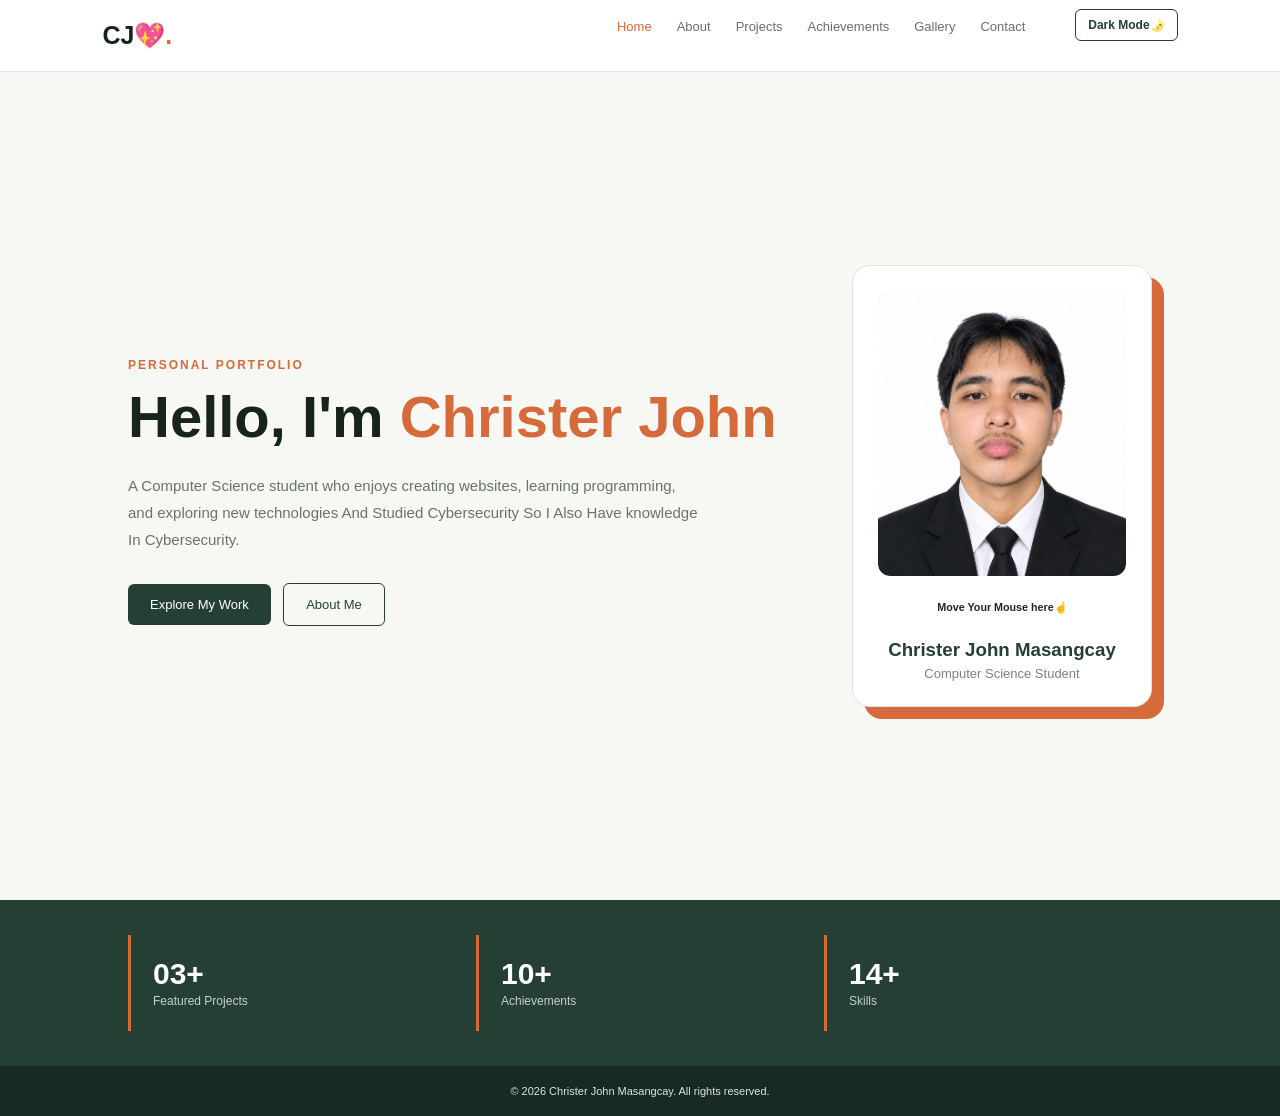
==== index.html @ fff5897e "Update index.html" ====
<!DOCTYPE html>
<html>
<head>
    <title>Christer John | Personal Portfolio</title>
    <link rel="stylesheet" href="styles.css">
</head>
<body>
<header>
    <div class="logo">CJ💖<span>.</span></div>
    <nav>
        <a href="index.html" class="active">Home</a>
        <a href="about.html">About</a>
        <a href="portfolio.html">Projects</a>
        <a href="achievements.html">Achievements</a>
        <a href="galerry.html">Gallery</a>
        <a href="contacr.html">Contact</a>
        <button id="darkModeBtn" onclick="toggleDarkMode()">
    Dark Mode🌛
</button>
    </nav>
</header>

<section class="hero">
    <div class="hero-content">
        <p class="eyebrow">PERSONAL PORTFOLIO</p>
        <h1>Hello, I'm <span>Christer John</span></h1>
        <p class="intro">A Computer Science student who enjoys creating websites, learning programming, and exploring new technologies And Studied Cybersecurity So I Also Have knowledge In Cybersecurity. </p>
        <div class="hero-buttons">
            <a href="portfolio.html" class="main-btn">Explore My Work</a>
            <a href="about.html" class="outline-btn">About Me</a>
        </div>
    </div>
    
    <div class="hero-card">
        <div class="photo-frame">
           <div class="photo-frame">
<h6>Move Your Mouse here👉</h6>
    <img src="c.jpg"
         class="profile-pic one"
         alt="Profile Picture">

    <img src="j.jpg"

         class="profile-pic two"
         alt="Profile Picture 2">

</div>
        </div>
         <h6>Move Your Mouse here☝</h6>
        <h3>Christer John Masangcay</h3>
        <p>Computer Science Student</p>
    </div>
</section>

<section class="quick-section">
    <div class="quick-card"><strong>03+</strong><span>Featured Projects</span></div>
    <div class="quick-card"><strong>10+</strong><span>Achievements</span></div>
    <div class="quick-card"><strong>14+</strong><span>Skills</span></div>
</section>

<footer>© 2026 Christer John Masangcay. All rights reserved.</footer>

<script>
    function toggleDarkMode() {
        document.body.classList.toggle("dark-mode");

        const button = document.getElementById("darkModeBtn");

        if (document.body.classList.contains("dark-mode")) {
            button.textContent = "Light Mode🌞";
        } else {
            button.textContent = "Dark Mode🌛";
        }
    }
</script>
</body>
</html>
---- styles.css ----
* {
    box-sizing: border-box;
}

body {
    margin: 0;
    font-family: Arial, Helvetica, sans-serif;
    background: #f7f7f4;
    color: #1e2723;
}

header {
    height: 72px;
    padding: 0 8%;
    display: flex;
    align-items: center;
    justify-content: space-between;
    background: #fff;
    border-bottom: 1px solid #e3e6e1;
    position: sticky;
    top: 0;
    z-index: 10;
}

.logo {
    font-size: 25px;
    font-weight: bold;
    color: #17231d;
}

.logo span,
h1 span {
    color: #d56a3a;
}

nav {
    display: flex;
    gap: 25px;
}

nav a {
    text-decoration: none;
    color: #667069;
    font-size: 13px;
    padding: 8px 0;
}

nav a:hover,
nav a.active {
    color: #d56a3a;
}



.hero {
    min-height: calc(100vh - 72px);
    padding: 70px 10%;
    display: flex;
    align-items: center;
    justify-content: space-between;
    gap: 70px;
    background: #f7f7f4;
}

.hero-content {
    max-width: 650px;
}

.eyebrow {
    color: #d56a3a;
    font-size: 12px;
    font-weight: bold;
    letter-spacing: 2px;
    margin-bottom: 15px;
}

.hero h1 {
    font-size: 58px;
    line-height: 1.05;
    margin: 0;
    color: #17231d;
}

.intro {
    max-width: 570px;
    color: #69736d;
    font-size: 15px;
    line-height: 1.8;
    margin: 25px 0;
}

.hero-buttons {
    margin-top: 30px;
}

.main-btn,
.outline-btn {
    display: inline-block;
    padding: 13px 22px;
    border-radius: 6px;
    text-decoration: none;
    font-size: 13px;
    margin-right: 8px;
}

.main-btn {
    background: #263f34;
    color: white;
}

.main-btn:hover {
    background: #172b23;
}

.outline-btn {
    border: 1px solid #263f34;
    color: #263f34;
}

.outline-btn:hover {
    background: #263f34;
    color: white;
}


.hero-card {
    width: 300px;
    padding: 25px;
    background: white;
    border: 1px solid #e0e4df;
    border-radius: 18px;
    text-align: center;
    box-shadow: 12px 12px 0 #d56a3a;
}

.photo-frame {
    width: 100%;
    height: 285px;
    overflow: hidden;
    border-radius: 12px;
    background: #e8ece7;
    position: relative;
}

.photo-frame .profile-pic {
    position: absolute;
    top: 0;
    left: 0;

    width: 100%;
    height: 100%;

    object-fit: cover;

    transition: opacity 0.5s ease;
}

.photo-frame .profile-pic.one {
    opacity: 1;
}

.photo-frame .profile-pic.two {
    opacity: 0;
}

.photo-frame:hover .profile-pic.one {
    opacity: 0;
}

.photo-frame:hover .profile-pic.two {
    opacity: 1;
}


.photo-frame img {
    width: 100%;
    height: 100%;
    object-fit: cover;
}

.hero-card h3 {
    margin: 20px 0 5px;
    color: #263f34;
}

.hero-card p {
    margin: 0;
    color: #7a837e;
    font-size: 13px;
}



.quick-section {
    padding: 35px 10%;
    display: flex;
    gap: 20px;
    background: #263f34;
}

.quick-card {
    flex: 1;
    padding: 22px;
    border-left: 3px solid #d56a3a;
    color: white;
}

.quick-card strong {
    display: block;
    font-size: 30px;
}

.quick-card span {
    color: #c7d0ca;
    font-size: 12px;
}



.page {
    min-height: calc(100vh - 122px);
    padding: 65px 9%;
    background: #f7f7f4;
}

.page-heading {
    margin-bottom: 40px;
}

.page-heading h1 {
    font-size: 40px;
    margin: 0;
    color: #17231d;
}

.heading-text {
    color: #727b75;
}




.about-grid {
    display: grid;
    grid-template-columns: 1fr 1fr;
    gap: 25px;
}

.about-box {
    padding: 32px;
    background: white;
    border: 1px solid #e0e4df;
    border-radius: 15px;
}

.about-box h2 {
    color: #263f34;
    margin-top: 0;
}

.about-box p {
    color: #69736d;
    line-height: 1.8;
    font-size: 14px;
}




.skill-list {
    display: flex;
    flex-wrap: wrap;
    gap: 10px;
}

.skill-list span {
    padding: 9px 14px;
    border-radius: 20px;
    background: #edf1ed;
    color: #263f34;
    font-size: 12px;
}




.project-grid {
    display: grid;
    grid-template-columns: repeat(3, 1fr);
    gap: 25px;
}

.project-card {
    background: white;
    border: 1px solid #e0e4df;
    border-radius: 15px;
    overflow: hidden;
    transition: 0.25s;
}

.project-card:hover {
    transform: translateY(-6px);
}

.project-card > img {
    width: 100%;
    height: 185px;
    object-fit: cover;
}

.project-content {
    padding: 22px;
}

.project-content small {
    color: #d56a3a;
    font-weight: bold;
    font-size: 10px;
    letter-spacing: 1px;
}

.project-content h2 {
    color: #263f34;
    margin: 10px 0;
}

.project-content p {
    color: #727b75;
    font-size: 13px;
    line-height: 1.6;
}

.project-content a {
    color: #263f34;
    text-decoration: none;
    font-size: 13px;
    font-weight: bold;
}



.achievement-list {
    max-width: 900px;
}

.achievement {
    display: flex;
    align-items: center;
    gap: 25px;
    padding: 25px;
    margin-bottom: 15px;
    background: white;
    border: 1px solid #e0e4df;
    border-radius: 13px;
}

.achievement-number {
    min-width: 55px;
    height: 55px;
    display: flex;
    align-items: center;
    justify-content: center;
    background: #060a08;
    color: rgb(226, 228, 233);
    border-radius: 50%;
    font-weight: bold;
}

.achievement h2 {
    margin: 0 0 7px;
    color: #263f34;
    font-size: 18px;
}

.achievement p {
    margin: 0;
    color: #727b75;
    font-size: 13px;
}




/* =========================
   PHOTO GALLERY
========================= */

.gallery-stack {
    position: relative;

    width: 100%;
    max-width: 950px;

    height: 650px;

    margin: 30px auto;

    display: flex;
    justify-content: center;
    align-items: center;
}


/* PHOTOS BEFORE CLICK */

.gallery-stack img {
    position: absolute;

    width: 280px;
    height: 220px;

    object-fit: cover;

    border-radius: 15px;

    border: 6px solid white;

    box-shadow: 0 10px 25px rgba(0, 0, 0, 0.15);

    cursor: pointer;

    transition:
        transform 0.7s ease,
        top 0.7s ease,
        left 0.7s ease,
        opacity 0.7s ease;
}


.gallery-stack img:nth-child(1) {
    z-index: 6;
    transform: rotate(-4deg);
}

.gallery-stack img:nth-child(2) {
    z-index: 5;
    transform: rotate(5deg) translate(8px, 5px);
}

.gallery-stack img:nth-child(3) {
    z-index: 4;
    transform: rotate(-7deg) translate(-8px, 10px);
}

.gallery-stack img:nth-child(4) {
    z-index: 3;
    transform: rotate(8deg) translate(10px, 15px);
}

.gallery-stack img:nth-child(5) {
    z-index: 2;
    transform: rotate(-10deg) translate(-12px, 20px);
}

.gallery-stack img:nth-child(6) {
    z-index: 1;
    transform: rotate(12deg) translate(15px, 25px);
}

.gallery-stack:not(.opened) img:hover {
    transform: scale(1.05) rotate(0deg);
}


.gallery-stack.opened {
    display: grid;

    grid-template-columns: 1.4fr 1fr;

    grid-template-rows: 350px 250px 350px;

    gap: 25px;

    height:auto;

    padding: 25px;

    max-width: 1100px;

    margin: 30px auto;
}
.gallery-stack.opened img {
    position: relative;

    width: 100%;
    height: 100%;

    object-fit: cover;

    transform: rotate(0deg) !important;

    z-index: auto;

    opacity: 1;

    border-radius: 4px;

    border: 4px solid white;

    box-shadow: 0 8px 25px rgba(0, 0, 0, 0.15);
}
.gallery-stack.opened img:hover {
    transform: scale(1.03) !important;
}

@media (max-width: 600px) {

    .gallery-stack {
        height: 450px;
    }

    .gallery-stack img {
        width: 240px;
        height: 190px;
    }

    .gallery-stack.opened {
        grid-template-columns: 1fr;

        grid-template-rows: auto;

        height: auto;

        gap: 20px;
    }

    .gallery-stack.opened img {
        width: 100%;
        height: 250px;
    }

}
.contact-page {
    min-height: calc(100vh - 122px);
    padding: 65px 20px;
    text-align: center;
    background: #f7f7f4;
}

.contact-page .page-heading {
    margin-bottom: 25px;
}

form {
    max-width: 560px;
    margin: auto;
    padding: 30px;
    text-align: left;
    background: white;
    border: 1px solid #e0e4df;
    border-radius: 15px;
}

label {
    display: block;
    margin: 14px 0 7px;
    color: #445049;
    font-size: 12px;
    font-weight: bold;
}

input,
textarea {
    width: 100%;
    padding: 12px;
    border: 1px solid #d8ddd8;
    border-radius: 7px;
    background: #fafbf9;
    outline: none;
}

input:focus,
textarea:focus {
    border-color: #d56a3a;
}
textarea {
    height: 120px;
    resize: none;
}
button {
    width: 100%;
    margin-top: 18px;
    padding: 13px;
    border: none;
    border-radius: 6px;
    background: #263f34;
    color: white;
    font-weight: bold;
    cursor: pointer;
}

button:hover {
    background: #172b23;
}




.detail-page {
    min-height: calc(100vh - 122px);
    padding: 70px 10%;
    display: flex;
    align-items: center;
    gap: 60px;
    background: #f7f7f4;
}

.detail-page img {
    width: 48%;
    height: 380px;
    object-fit: cover;
    border-radius: 16px;
    border: 6px solid white;
    box-shadow: 12px 12px 0 #d56a3a;
}

.detail-page div {
    max-width: 550px;
}

.detail-page h1 {
    font-size: 42px;
    color: #17231d;
    margin: 10px 0;
}

.detail-page p:not(.eyebrow) {
    color: #69736d;
    font-size: 14px;
    line-height: 1.8;
}




footer {
    min-height: 50px;
    padding: 15px;
    display: flex;
    align-items: center;
    justify-content: center;
    background: #172b23;
    color: #dce4de;
    font-size: 11px;
}




@media (max-width: 850px) {

    header {
        height: auto;
        padding: 20px;
        flex-direction: column;
        gap: 15px;
    }

    nav {
        flex-wrap: wrap;
        justify-content: center;
        gap: 15px;
    }

    .hero {
        padding: 55px 7%;
        flex-direction: column;
        text-align: center;
    }

    .hero h1 {
        font-size: 43px;
    }

    .hero-card {
        width: 290px;
    }

    .quick-section {
        padding: 25px 7%;
    }

    .about-grid,
    .project-grid {
        grid-template-columns: 1fr;
    }

    .detail-page {
        flex-direction: column;
        padding: 55px 7%;
    }

    .detail-page img {
        width: 100%;
    }
}



@media (max-width: 550px) {

    .gallery-grid {
        grid-template-columns: 1fr;
    }

    .gallery-grid img {
        height: 250px;
    }

    .quick-section {
        flex-direction: column;
    }

    .achievement {
        align-items: flex-start;
    }
}


#darkModeBtn {
    padding: 8px 12px;
    border: 1px solid #263f34;
    border-radius: 6px;
    background: white;
    color: #263f34;
    font-size: 12px;
    cursor: pointer;
    margin-left: 25px;
    position: relative;
    top: -20px;
}

#darkModeBtn:hover {
    background: #263f34;
    color: white;
}



body.dark-mode {
    background: #111714;
    color: #eeeeee;
}

body.dark-mode header {
    background: #18211d;
    border-bottom: 1px solid #303b35;
}

body.dark-mode .logo {
    color: white;
}

body.dark-mode nav a {
    color: #c5cdc8;
}

body.dark-mode nav a:hover,
body.dark-mode nav a.active {
    color: #e47a4b;
}

body.dark-mode .hero,
body.dark-mode .page,
body.dark-mode .contact-page,
body.dark-mode .detail-page {
    background: #111714;
}

body.dark-mode .hero h1,
body.dark-mode .page-heading h1,
body.dark-mode .detail-page h1 {
    color: white;
}

body.dark-mode .intro,
body.dark-mode .heading-text,
body.dark-mode .about-box p,
body.dark-mode .project-content p,
body.dark-mode .achievement p,
body.dark-mode .detail-page p:not(.eyebrow) {
    color: #b8c0bb;
}

body.dark-mode .hero-card,
body.dark-mode .about-box,
body.dark-mode .project-card,
body.dark-mode .achievement,
body.dark-mode form {
    background: #1a2420;
    border-color: #303b35;
}

body.dark-mode .hero-card h3,
body.dark-mode .about-box h2,
body.dark-mode .project-content h2,
body.dark-mode .achievement h2 {
    color: #ffffff;
}

body.dark-mode .skill-list span {
    background: #26332d;
    color: #dce5df;
}

body.dark-mode input,
body.dark-mode textarea {
    background: #111714;
    border-color: #39453f;
    color: white;
}

body.dark-mode input::placeholder,
body.dark-mode textarea::placeholder {
    color: #89938d;
}

body.dark-mode #darkModeBtn {
    background: #26332d;
    color: white;
    border-color: #526159;
}

body.dark-mode #darkModeBtn:hover {
    background: #d56a3a;
    border-color: #d56a3a;
    color: white;
}

body.dark-mode .profile-pic.one,
body.dark-mode .profile-pic.two {
    filter: brightness(70%);
}
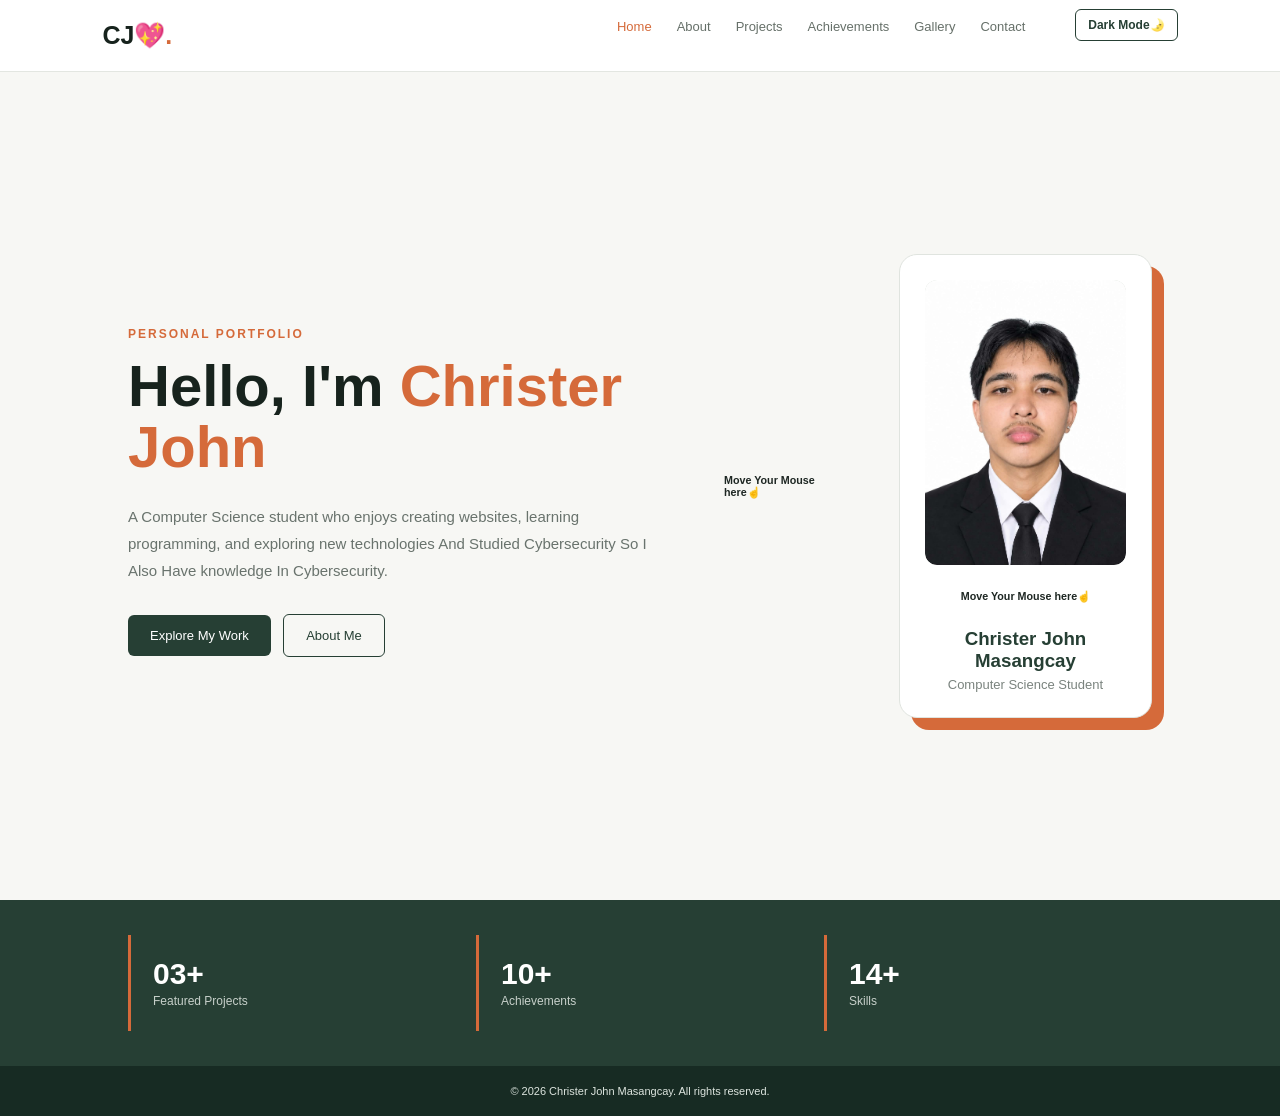
==== commit b7b87722: "Update index.html" ====
--- a/index.html
+++ b/index.html
@@ -30,7 +30,7 @@
             <a href="about.html" class="outline-btn">About Me</a>
         </div>
     </div>
-    
+    <h6>Move Your Mouse here☝</h6>
     <div class="hero-card">
         <div class="photo-frame">
            <div class="photo-frame">
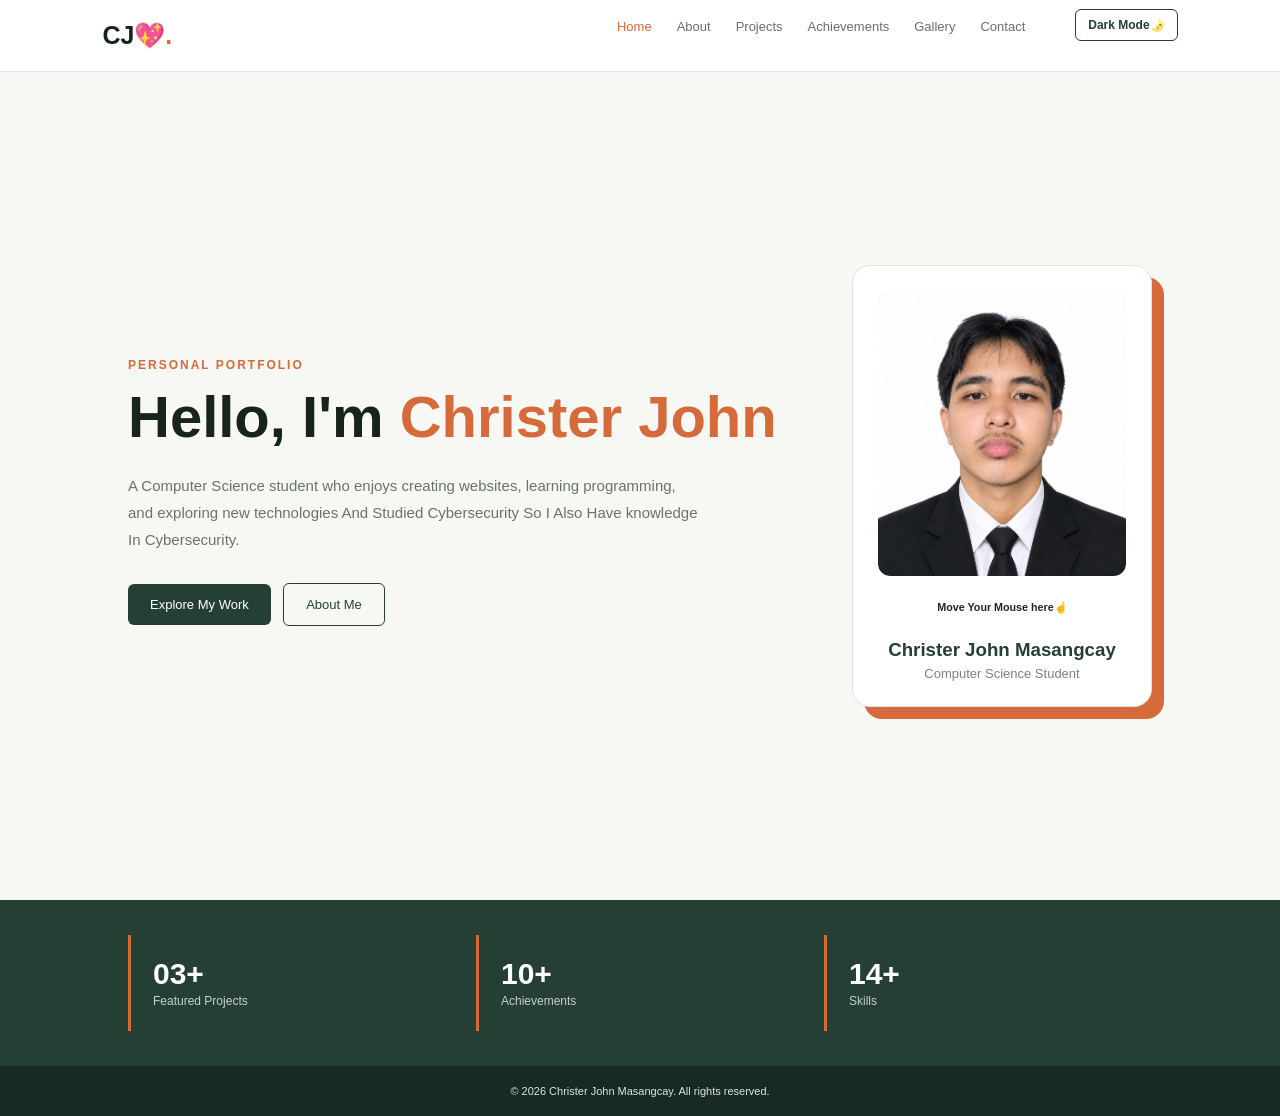
==== commit 68af82cb: "Update index.html" ====
--- a/index.html
+++ b/index.html
@@ -30,17 +30,14 @@
             <a href="about.html" class="outline-btn">About Me</a>
         </div>
     </div>
-    <h6>Move Your Mouse here☝</h6>
     <div class="hero-card">
         <div class="photo-frame">
            <div class="photo-frame">
-<h6>Move Your Mouse here👉</h6>
     <img src="c.jpg"
          class="profile-pic one"
          alt="Profile Picture">
 
     <img src="j.jpg"
-
          class="profile-pic two"
          alt="Profile Picture 2">
 
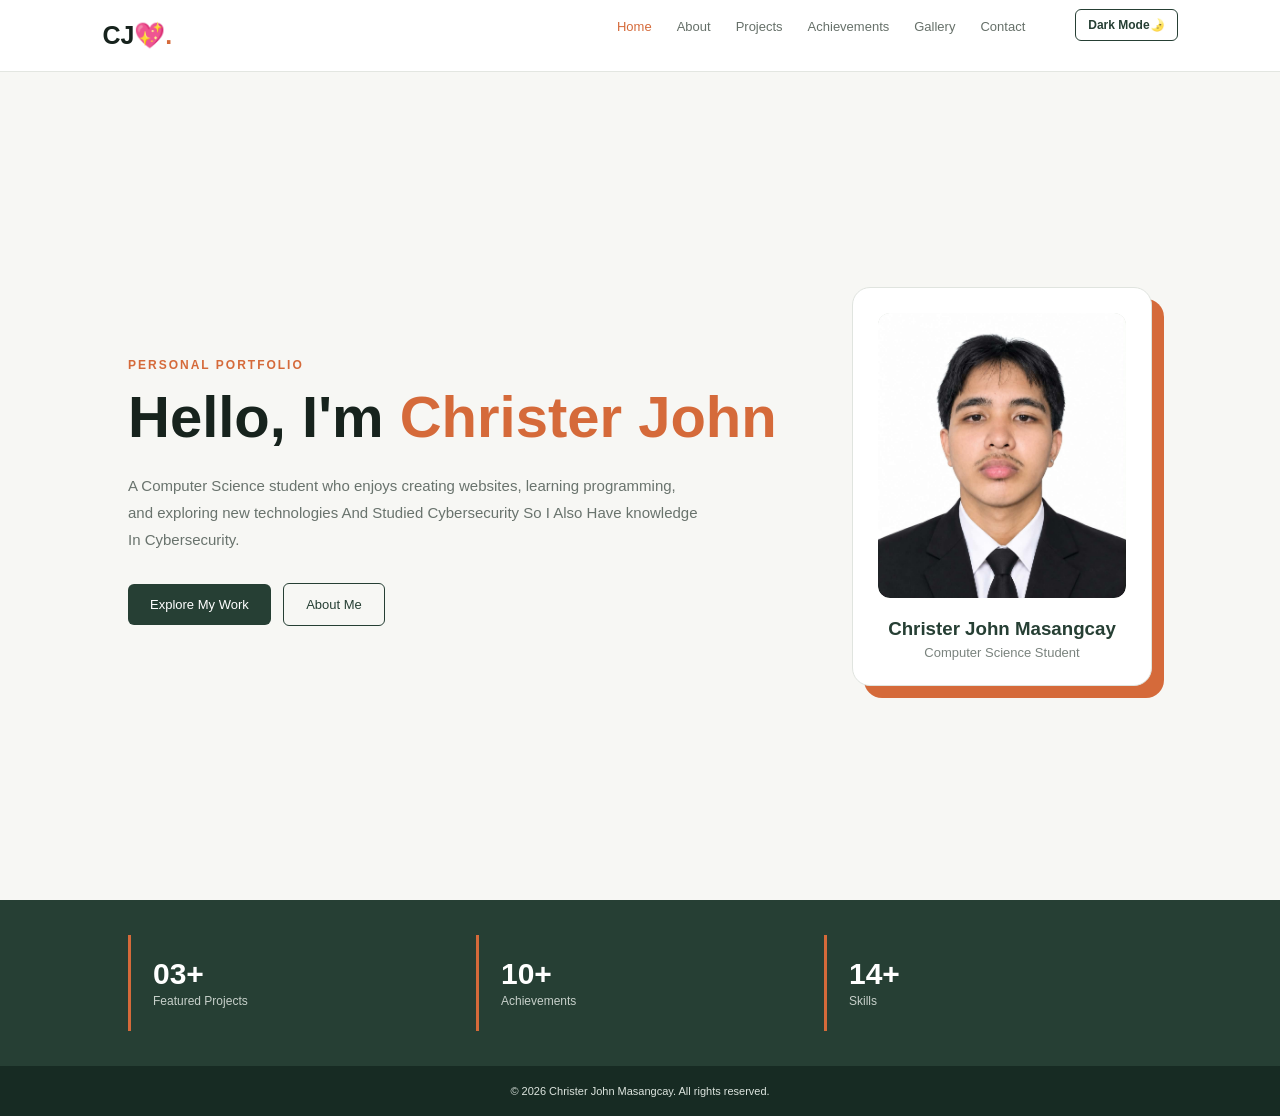
==== commit ddc299cc: "Update index.html" ====
--- a/index.html
+++ b/index.html
@@ -43,7 +43,6 @@
 
 </div>
         </div>
-         <h6>Move Your Mouse here☝</h6>
         <h3>Christer John Masangcay</h3>
         <p>Computer Science Student</p>
     </div>
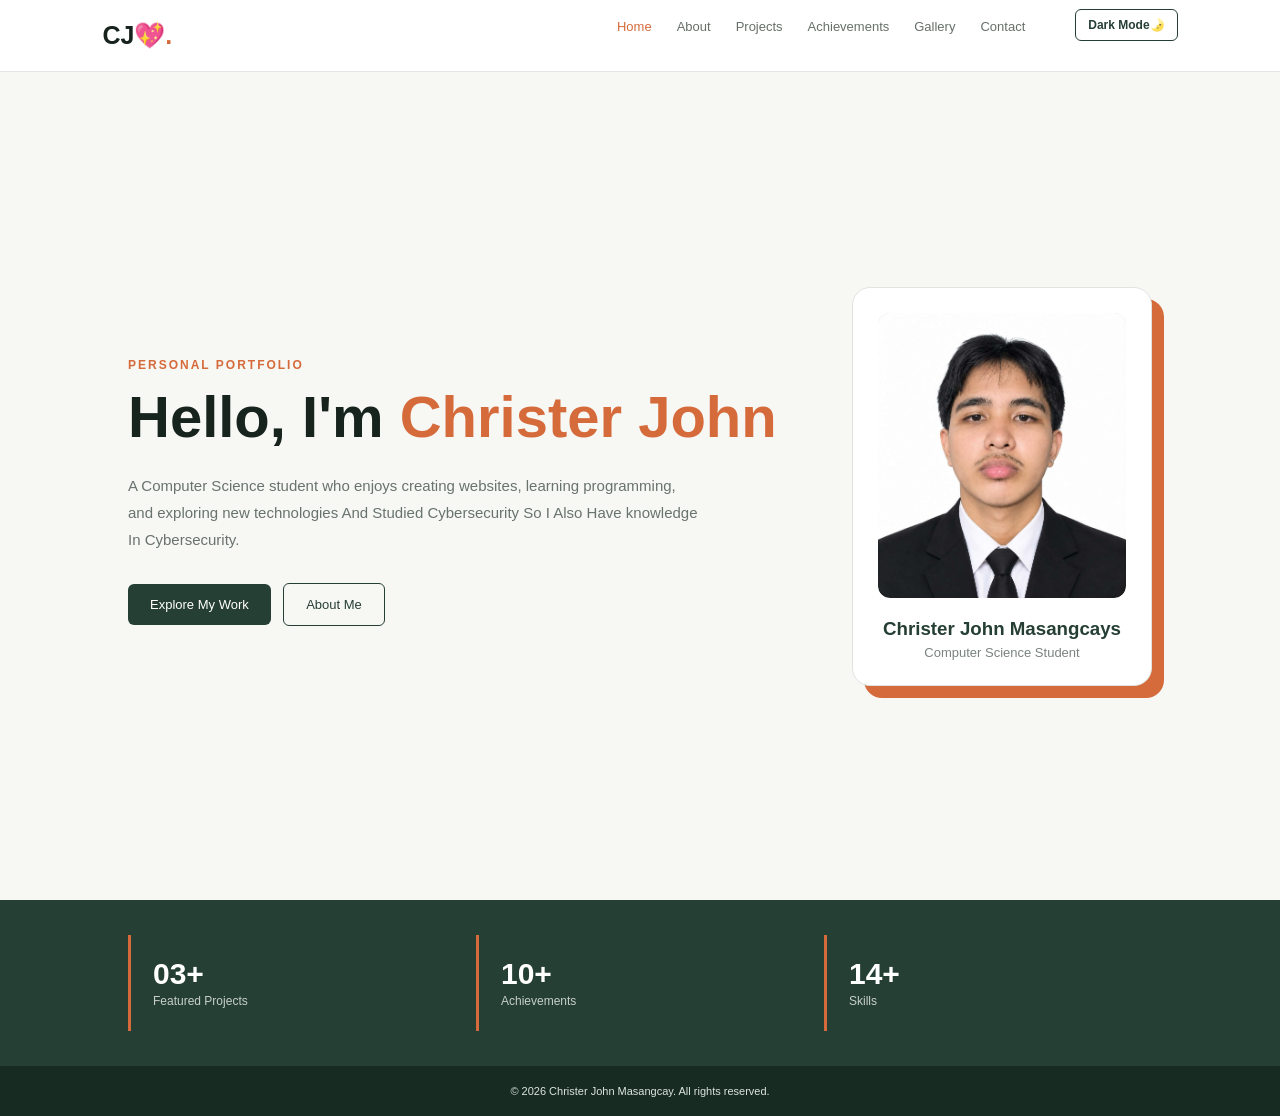
==== commit 83fd31c7: "Update index.html" ====
--- a/index.html
+++ b/index.html
@@ -43,7 +43,7 @@
 
 </div>
         </div>
-        <h3>Christer John Masangcay</h3>
+        <h3>Christer John Masangcays</h3>
         <p>Computer Science Student</p>
     </div>
 </section>
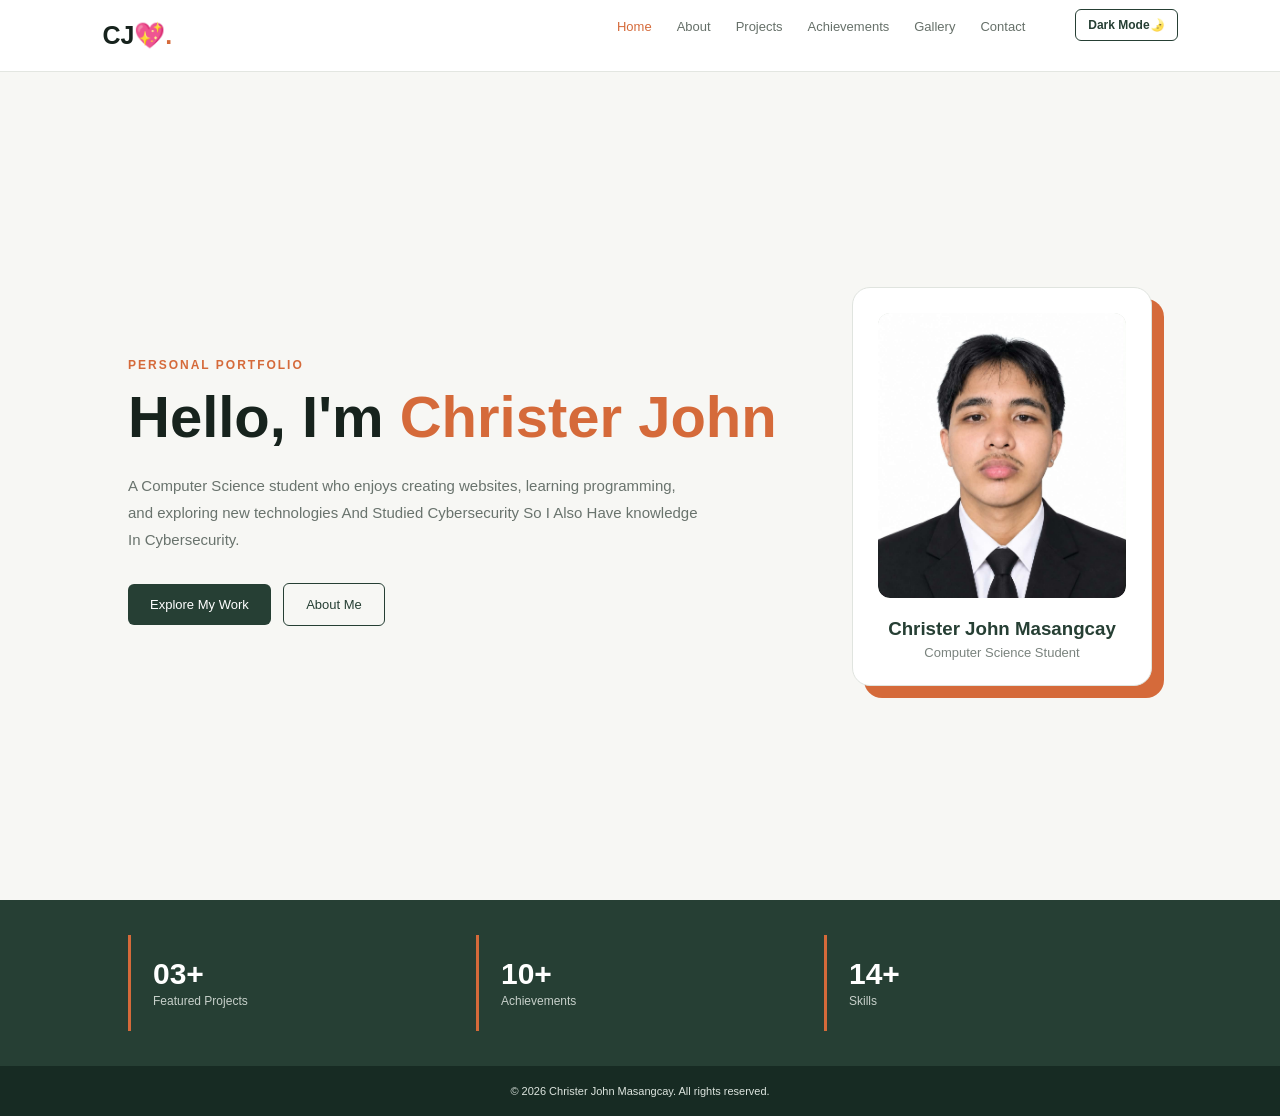
==== commit 57d7d31e: "Update index.html" ====
--- a/index.html
+++ b/index.html
@@ -43,7 +43,7 @@
 
 </div>
         </div>
-        <h3>Christer John Masangcays</h3>
+        <h3>Christer John Masangcay</h3>
         <p>Computer Science Student</p>
     </div>
 </section>
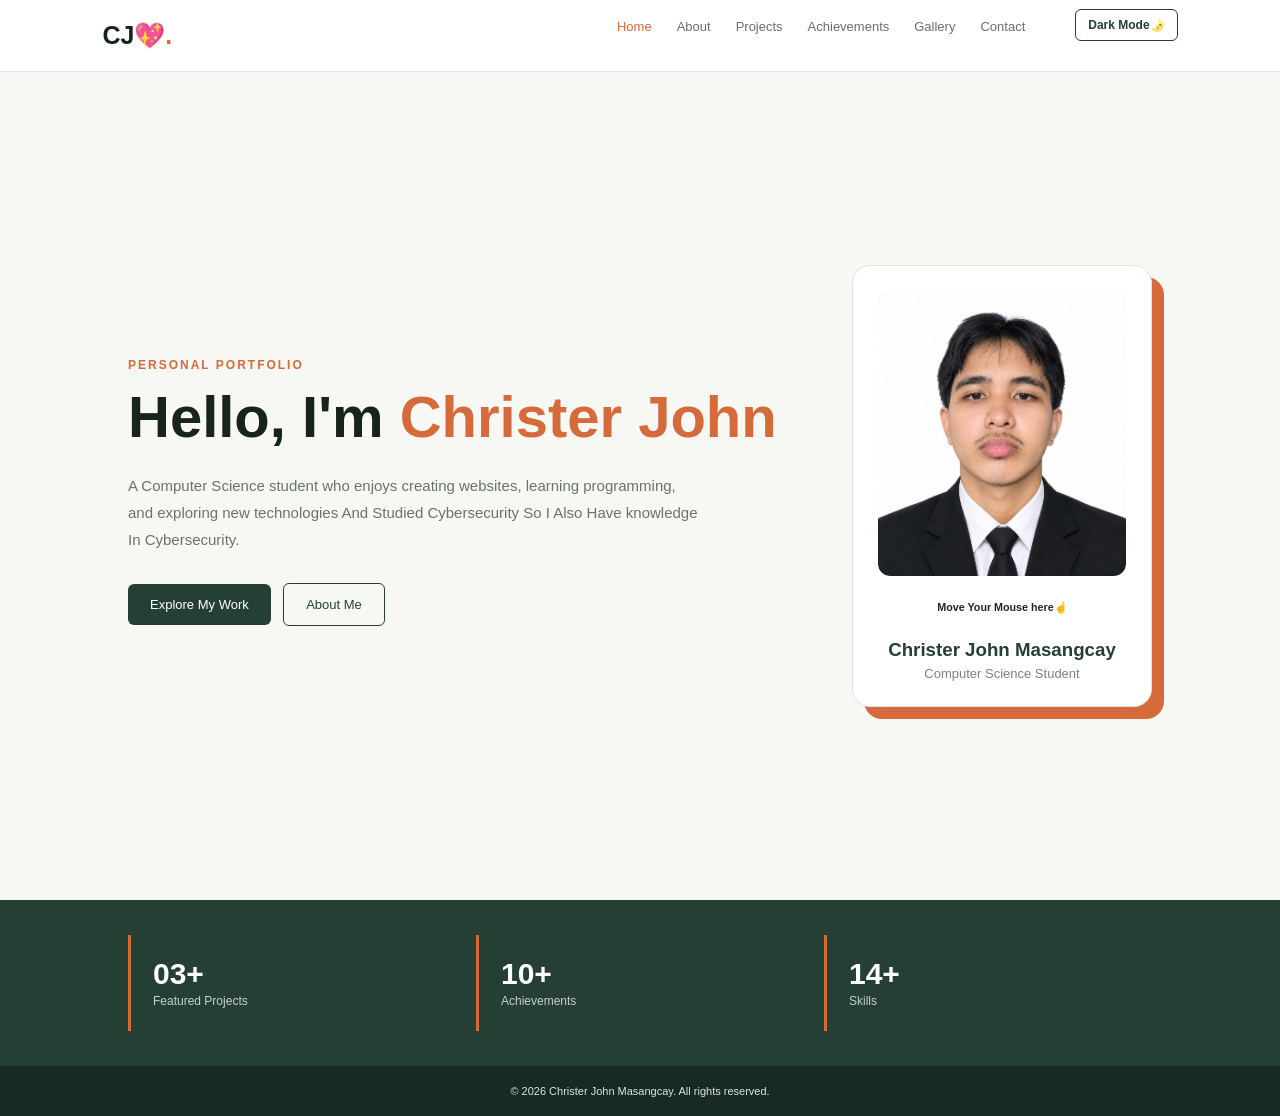
==== commit 2a54b8fa: "Update index.html" ====
--- a/index.html
+++ b/index.html
@@ -43,6 +43,7 @@
 
 </div>
         </div>
+        <h6>Move Your Mouse here☝</h6>
         <h3>Christer John Masangcay</h3>
         <p>Computer Science Student</p>
     </div>
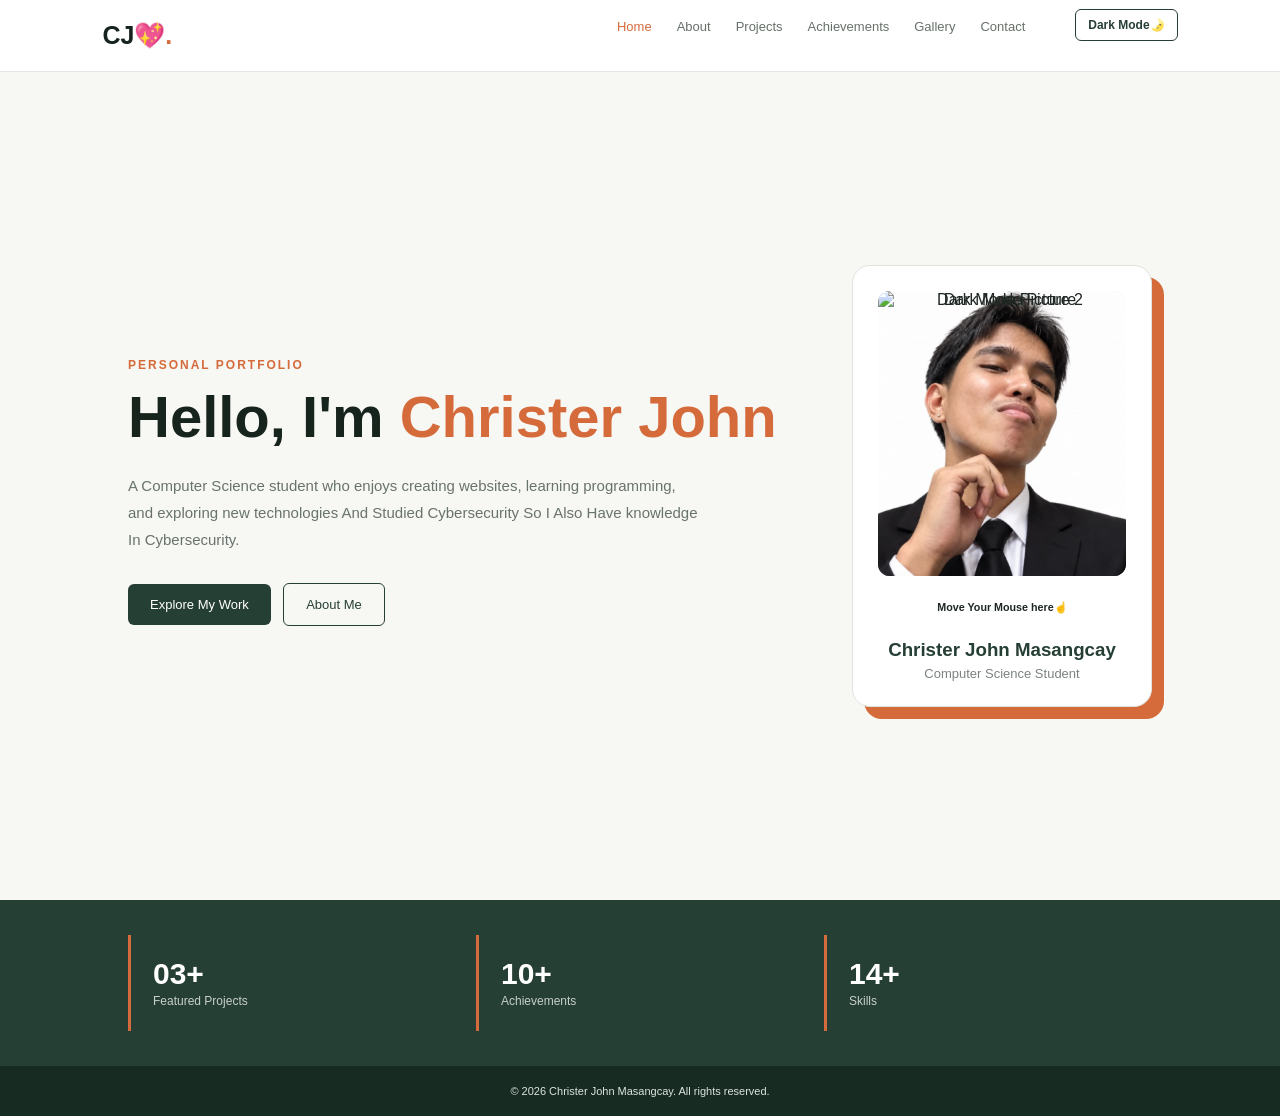
==== commit 673762e0: "Update index.html" ====
--- a/index.html
+++ b/index.html
@@ -30,23 +30,23 @@
             <a href="about.html" class="outline-btn">About Me</a>
         </div>
     </div>
-    <div class="hero-card">
-        <div class="photo-frame">
-           <div class="photo-frame">
-    <img src="c.jpg"
-         class="profile-pic one"
-         alt="Profile Picture">
+   <div class="hero-card">
+    <div class="photo-frame">
 
-    <img src="j.jpg"
-         class="profile-pic two"
-         alt="Profile Picture 2">
+        
+        <img src="c.jpg" class="profile-pic light-one" alt="Profile Picture">
+        <img src="j.jpg" class="profile-pic light-two" alt="Profile Picture 2">
 
+      
+        <img src="darkc.jpg" class="profile-pic dark-one" alt="Dark Mode Picture">
+        <img src="darkj.jpg" class="profile-pic dark-two" alt="Dark Mode Picture 2">
+
+    </div>
+
+    <h6>Move Your Mouse here☝</h6>
+    <h3>Christer John Masangcay</h3>
+    <p>Computer Science Student</p>
 </div>
-        </div>
-        <h6>Move Your Mouse here☝</h6>
-        <h3>Christer John Masangcay</h3>
-        <p>Computer Science Student</p>
-    </div>
 </section>
 
 <section class="quick-section">
--- a/styles.css
+++ b/styles.css
@@ -830,4 +830,39 @@
 body.dark-mode .profile-pic.one,
 body.dark-mode .profile-pic.two {
     filter: brightness(70%);
-}+}
+
+.music-player {
+    text-align: center !important;
+    width: 100% !important;
+    margin: 20px auto !important;
+}
+
+.music-player audio {
+    display: inline-block !important;
+    margin: 0 auto !important;
+    width: 700px !important;
+    height: 70px !important;
+}
+
+
+body.dark-mode .hero-card {
+    background: #000000;
+    border-color: #222222;
+    box-shadow: 12px 12px 0 #d56a3a;
+    color: white;
+}
+
+body.dark-mode .hero-card h3 {
+    color: white;
+}
+
+body.dark-mode .hero-card p,
+body.dark-mode .hero-card h6 {
+    color: #cccccc;
+}
+
+body.dark-mode .photo-frame {
+    background: #000000;
+}
+
